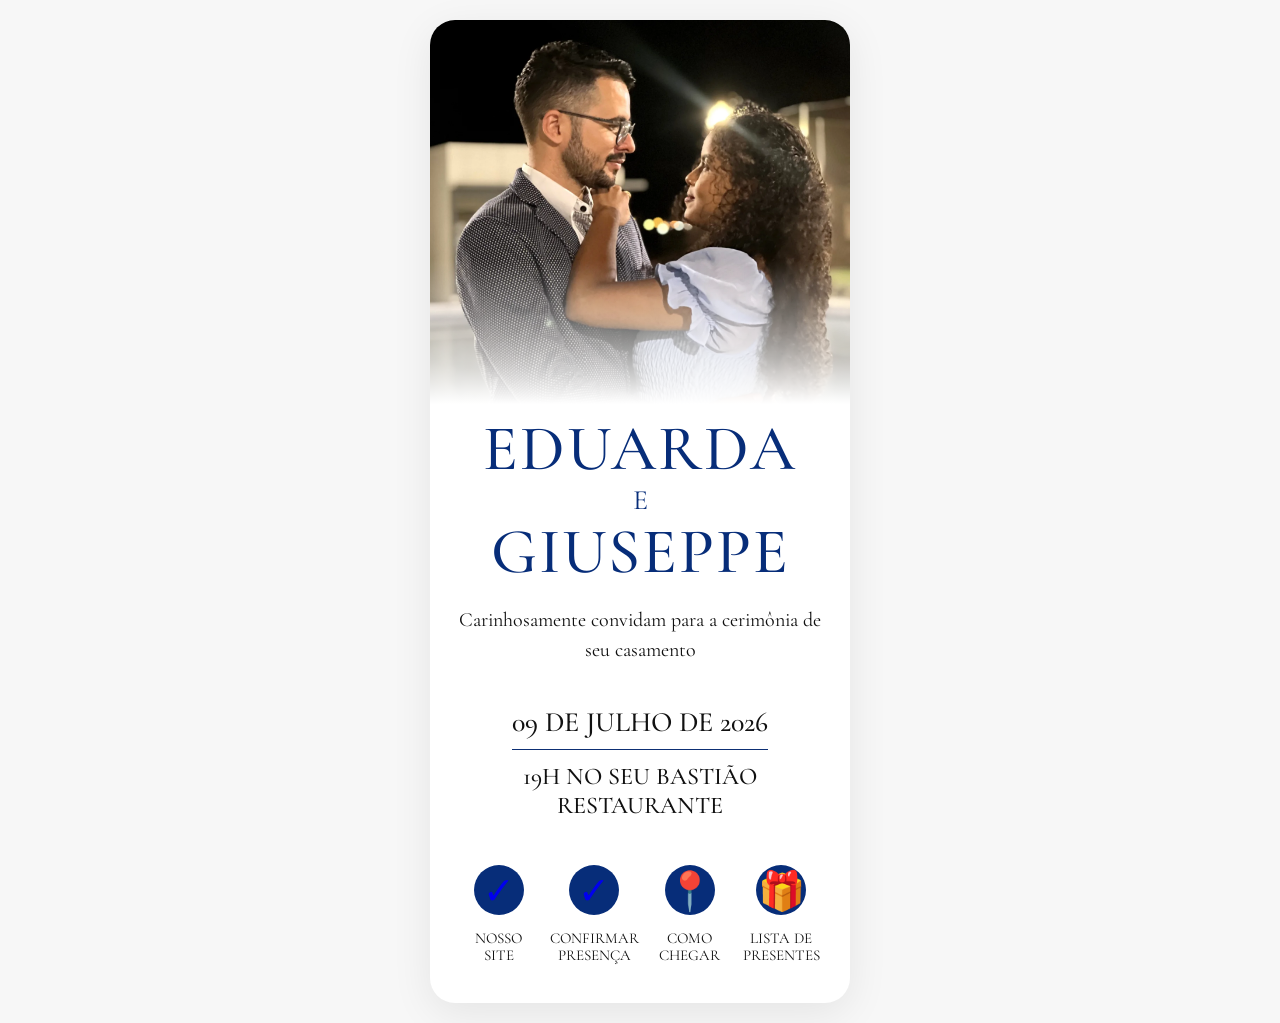
==== index.html @ b80f59c5 "Convite Convite" ====
<!DOCTYPE html>
<html lang="pt-BR">

<head>
    <meta charset="UTF-8" />
    <meta name="viewport" content="width=device-width, initial-scale=1.0" />
    <title>Eduarda & Giuseppe</title>

    <!-- Google Fonts -->
    <link rel="preconnect" href="https://fonts.googleapis.com">
    <link rel="preconnect" href="https://fonts.gstatic.com" crossorigin>

    <link
        href="https://fonts.googleapis.com/css2?family=Cormorant+Garamond:wght@300;400;500;600&family=Poppins:wght@300;400;500&display=swap"
        rel="stylesheet">
    <link rel="stylesheet" href="style.css">


</head>

<body>

    <div class="convite">

        <!-- FOTO -->
        <div class="topo">
            <div class="fade"></div>
        </div>

      

        <!-- CONTEÚDO -->
        <div class="conteudo">

            <div class="nomes">
                <h1>EDUARDA</h1>

                <div class="e">E</div>

                <h1>GIUSEPPE</h1>
            </div>

            <div class="texto">
                Carinhosamente convidam para
                a cerimônia de seu casamento
            </div>

            <div class="data">
                <h2>09 DE JULHO DE 2026</h2>

                <p>19H NO SEU BASTIÃO RESTAURANTE</p>
            </div>

            <div class="botoes">
                 <div class="item">
                    <div class="icone"><a href="https://noivos.casar.com/giuseppe-e-eduarda?preview_as_guest=1&_ref_=/one-page/_start" target="_blank">✓</a></div>

                    <span >
                        NOSSO<br>
                        SITE
                    </span>
                </div>
                <div class="item">
                    <div class="icone"><a href="https://noivos.casar.com/giuseppe-e-eduarda?preview_as_guest=1&_ref_=/one-page/_start#/rsvp" target="_blank">✓</a></div>

                    <span>
                        CONFIRMAR<br>
                        PRESENÇA
                    </span>
                </div>

                <div class="item">
                    <div class="icone"><a href="https://maps.app.goo.gl/9kaHUDG2K6X3uYMN6" target="_blank">📍</a></div>

                    <span>
                        COMO<br>
                        CHEGAR
                    </span>
                </div>

                <div class="item">
                    <div class="icone"><a href="presentes.html">🎁</a></div>

                    <span>
                        LISTA DE <br>
                        PRESENTES
                    </span>
                </div>

            </div>

        </div>

    </div>

</body>

</html>
---- style.css ----
*{
      margin:0;
      padding:0;
      box-sizing:border-box;
    }

    body{
      background:#f7f7f7;
      font-family:'Poppins', sans-serif;
      display:flex;
      justify-content:center;
      padding:20px;
      color:#111;
    }

    .convite{
      width:100%;
      max-width:420px;
      background:white;
      border-radius:25px;
      overflow:hidden;
      position:relative;
      box-shadow:0 10px 40px rgba(0,0,0,0.08);
    }

    .topo{
      width:100%;
      height:420px;
      background:url(imagens/casal.jpg) center/cover;
      position:relative;
    }

    .fade{
      position:absolute;
      bottom:0;
      left:0;
      width:100%;
      height:180px;
      background:linear-gradient(to top, white 20%, transparent);
    }

    .conteudo{
      padding:20px 28px 40px;
      text-align:center;
      position:relative;
    }

    .nomes{
      font-family:'Cormorant Garamond', serif;
      color:#072d79;
      line-height:0.9;
      margin-top:-40px;
      position:relative;
      z-index:2;
    }

    .nomes h1{
      font-size:64px;
      font-weight:500;
      letter-spacing:2px;
    }

    .e{
      font-size:28px;
      margin:10px 0;
    }

    .texto{
      margin-top:25px;
      font-size:20px;
      line-height:1.5;
      font-family:'Cormorant Garamond', serif;
    }

    .data{
      margin-top:40px;
      font-family:'Cormorant Garamond', serif;
    }

    .data h2{
      font-size:28px;
      font-weight:500;
      border-bottom:1px solid #0d2f74;
      display:inline-block;
      padding-bottom:10px;
      margin-bottom:12px;
    }

    .data p{
      font-size:24px;
      font-weight:500;
    }

    .botoes{
      margin-top:45px;
      display:flex;
      justify-content:space-between;
      gap:10px;
    }

    .item{
      flex:1;
      text-align:center;
    }
    a{
      text-decoration: none;
    }
    a:visited{
      color:inherit;
    }
    .icone{
      width:50px;
      height:50px;
      margin:auto;
      background:#072d79;
      border-radius:50%;
      display:flex;
      align-items:center;
      justify-content:center;
      font-size:38px;
      color:white;
      margin-bottom:15px;
      transition:0.3s;
      cursor:pointer;

    }

    .icone:hover{
      transform:scale(1.08);
    }

    .item span{
      font-family:'Cormorant Garamond', serif;
      font-size:15px;
      line-height:1.1;
      display:block;
    }

    /* Flores decorativas */

    .flor-esq,
    .flor-dir{
      position:absolute;
      width:140px;
      opacity:0.9;
      z-index:1;
    }

    .flor-esq{
      left:-35px;
      bottom:230px;
      transform:rotate(-8deg);
    }

    .flor-dir{
      right:-35px;
      bottom:170px;
      transform:rotate(10deg);
    }

    @media(max-width:480px){

      .topo{
        height:360px;
      }

      .nomes h1{
        font-size:52px;
      }

      .texto{
        font-size:18px;
      }

      .data h2{
        font-size:24px;
      }

      .data p{
        font-size:21px;
      }

      .icone{
        width:75px;
        height:75px;
        font-size:30px;
      }

      .item span{
        font-size:17px;
      }

    }
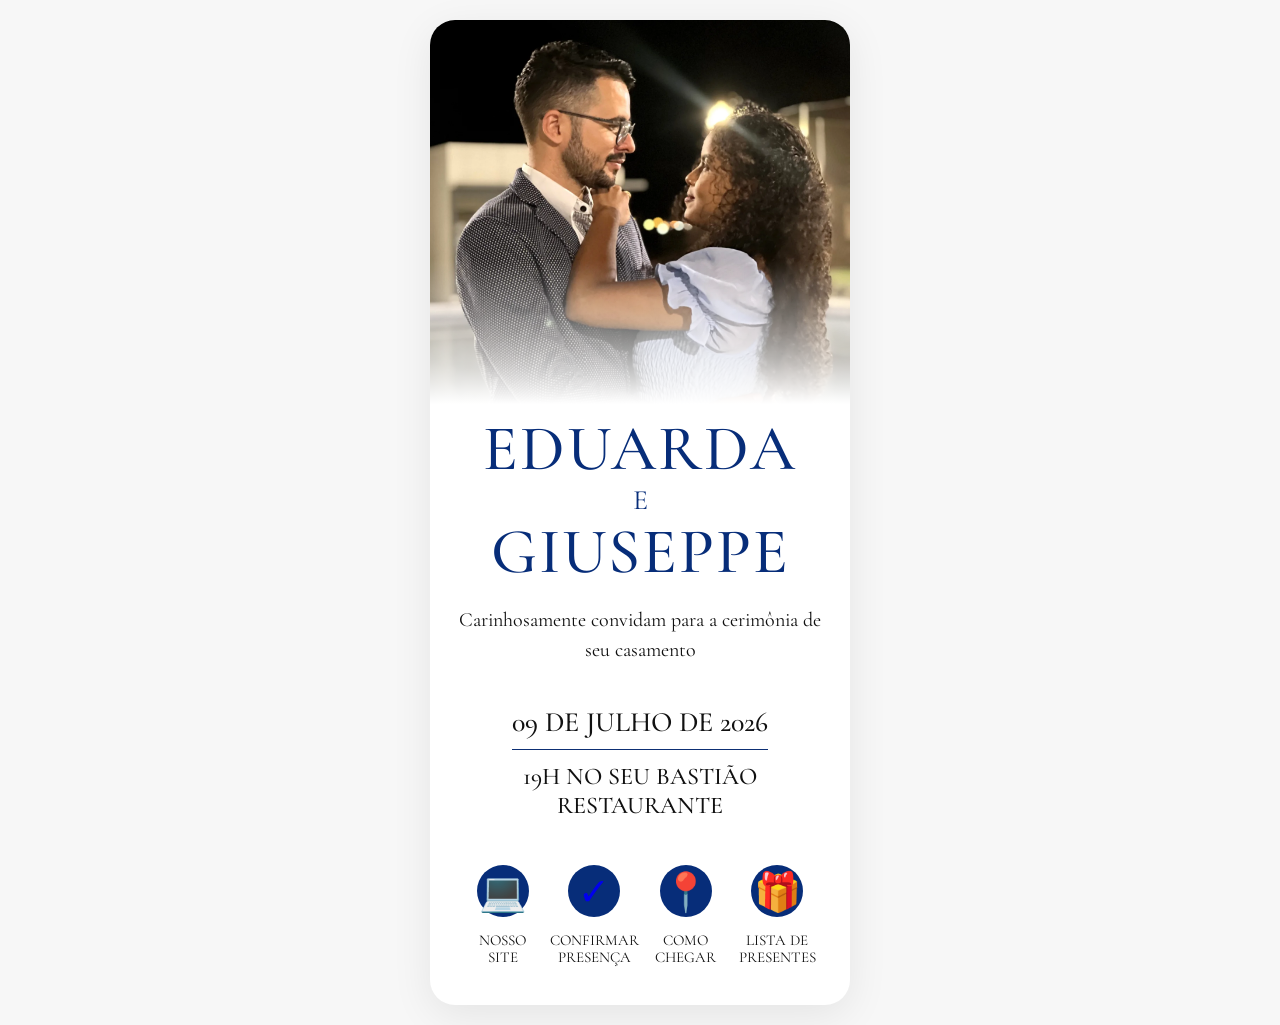
==== commit 82313da6: "att" ====
--- a/index.html
+++ b/index.html
@@ -53,7 +53,7 @@
 
             <div class="botoes">
                  <div class="item">
-                    <div class="icone"><a href="https://noivos.casar.com/giuseppe-e-eduarda?preview_as_guest=1&_ref_=/one-page/_start" target="_blank">✓</a></div>
+                    <div class="icone"><a href="https://noivos.casar.com/giuseppe-e-eduarda?preview_as_guest=1&_ref_=/one-page/_start" target="_blank">💻</a></div>
 
                     <span >
                         NOSSO<br>
--- a/style.css
+++ b/style.css
@@ -97,7 +97,7 @@
       margin-top:45px;
       display:flex;
       justify-content:space-between;
-      gap:10px;
+      gap:2px;
     }
 
     .item{
@@ -111,8 +111,8 @@
       color:inherit;
     }
     .icone{
-      width:50px;
-      height:50px;
+      width:52px;
+      height:52px;
       margin:auto;
       background:#072d79;
       border-radius:50%;
@@ -183,13 +183,13 @@
       }
 
       .icone{
-        width:75px;
-        height:75px;
+        width:40px;
+        height:40px;
         font-size:30px;
       }
 
       .item span{
-        font-size:17px;
+        font-size:12px;
       }
 
     }
